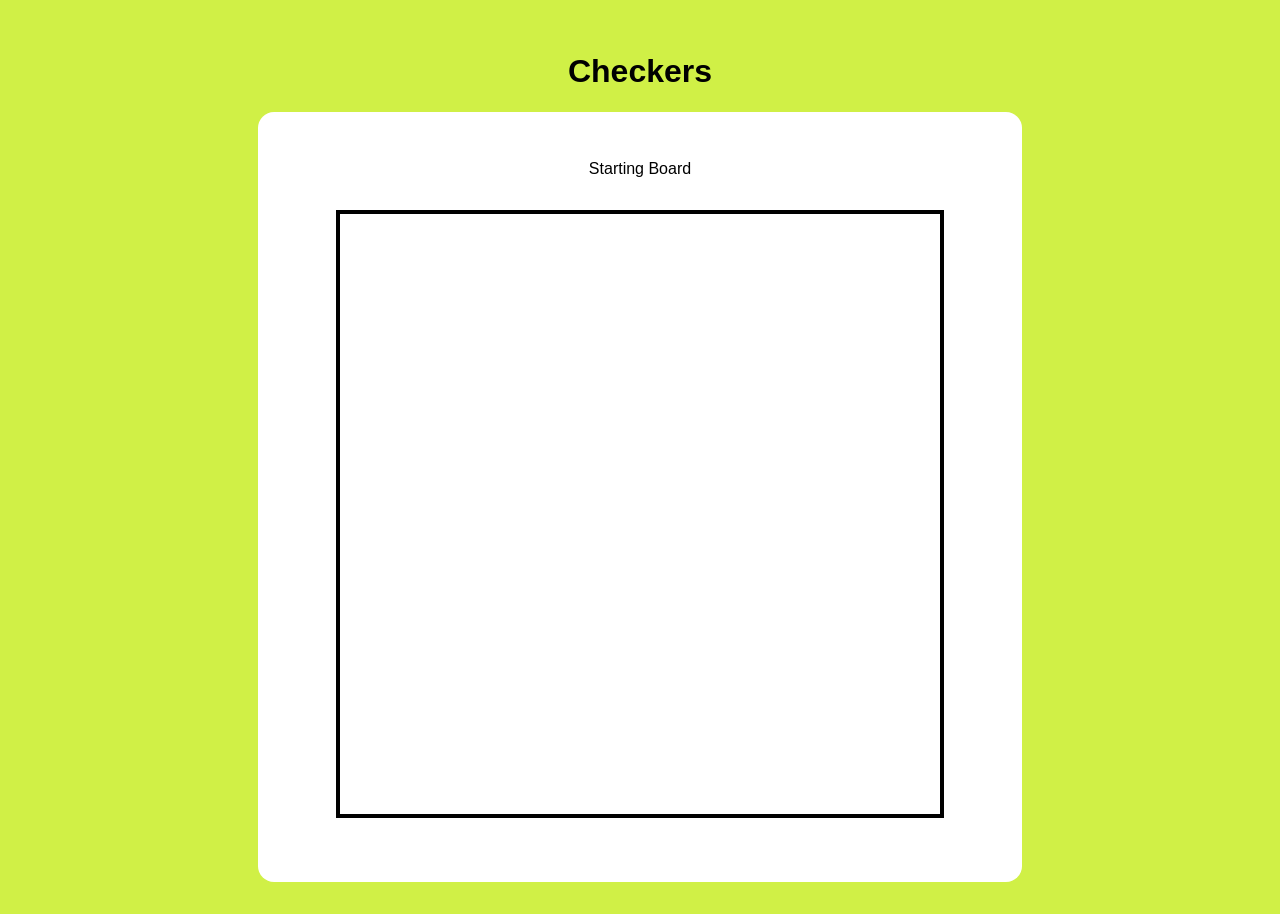
==== web-app/index.html @ 863c617f "03/06" ====
<!-- In HTML Comments are written like this -->
<!-- They can all be removed for your apps -->
<!doctype html> <!-- This first line tells browsers to expect modern standard html 5 -->
<html lang="en-gb"> <!-- This is indicates the page is written in British English, useful for accessibility -->
<meta charset="utf-8"> <!-- This indicates how the file is encoded. utf-8 is standard -->
<link rel="stylesheet" href="default.css"> <!-- Import style sheet – default.css -->
<link rel="icon" href="./assets/favicon.png"> <!-- Import 'Favorites Icon' – favicon.png -->
<script type="module" src="main.js"></script> <!-- Load the main script. Must be type="module". Have only one of these -->
<title>Checkers 😸</title> <!-- All pages need a title, this will be displayed in the browser's title bar -->
<meta name="viewport" content="width=device-width" /> <!--page width matches screen width -->

<header>
    <h1>Checkers</h1> <!--Heading 1 -->
</header>

<body>
    <main class = "game" id="game">
        <p id = "status"> Starting Board</p> <!-- paragraph REDUNDANT RIGHT NOW-->
        <div id="game_board" class="game_board"></div>
    </main>
</body>
---- web-app/default.css ----
body {
    font-family:'Segoe UI', Tahoma, Geneva, Verdana, sans-serif;
    background: #d0f046;
    text-align: center;
    margin: 0;
    padding: 2rem; 

}

#game {
    background: white;
    max-width: 700px;
    margin: 0 auto;
    padding: 2rem;
    border-radius: 1rem;
}

#game_board {
    aspect-ratio: 1 / 1;
    width: min(80vw, 600px);
    margin: 2rem auto;
    border: 4px solid black;

    display: grid;
    grid-template-columns: repeat(8, 1fr);
    grid-template-rows: repeat(8, 1fr);
}

.square {
    width: 100%;
    height: 100%;
}

.square.light {
    background: #f0d9b5;
}

.square.dark {
    background: #7e4f46;
}

.square.piece {
    display: flex;
    align-items: center;
    justify-content: center;
    font-size: 2rem;
}
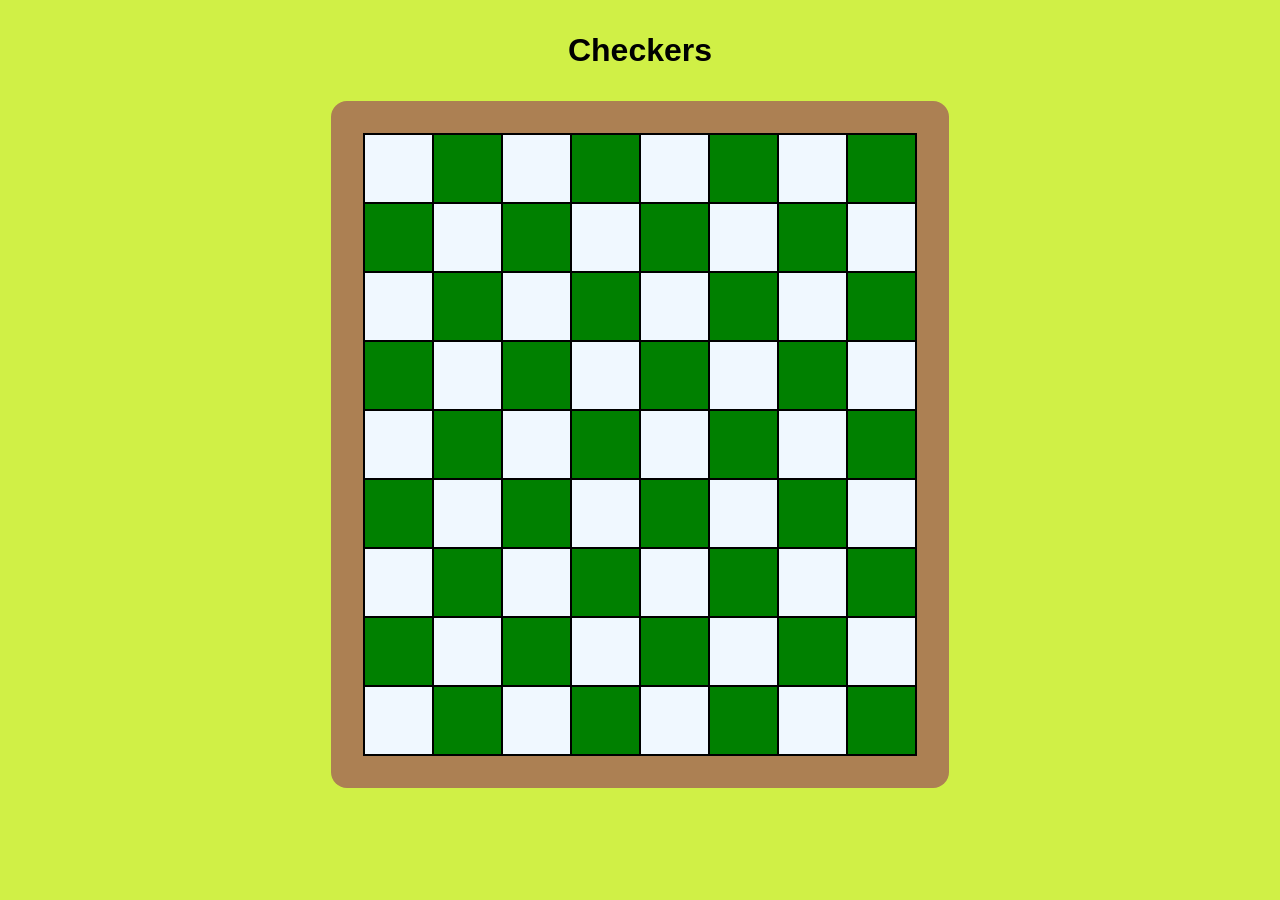
==== commit 3a587f05: "Board Render" ====
--- a/web-app/index.html
+++ b/web-app/index.html
@@ -9,14 +9,104 @@
 <title>Checkers 😸</title> <!-- All pages need a title, this will be displayed in the browser's title bar -->
 <meta name="viewport" content="width=device-width" /> <!--page width matches screen width -->
 
-<header>
-    <h1>Checkers</h1> <!--Heading 1 -->
-</header>
 
 <body>
+    <header>
+        <h1>Checkers</h1> <!--Heading 1 -->
+    </header>
+
     <main class = "game" id="game">
-        <p id = "status"> Starting Board</p> <!-- paragraph REDUNDANT RIGHT NOW-->
-        <div id="game_board" class="game_board"></div>
+        <table class = "centre">
+            <tr>
+                <td class = "emptypiece"></td>
+                <td></td>
+                <td class = "emptypiece"></td>
+                <td></td>
+                <td class = "emptypiece"></td>
+                <td></td>
+                <td class = "emptypiece"></td>
+                <td></td>
+            </tr>
+            <tr>
+                <td></td>
+                <td class = "emptypiece"></td>
+                <td></td>
+                <td class = "emptypiece"></td>
+                <td></td>
+                <td class = "emptypiece"></td>
+                <td></td>
+                <td class = "emptypiece"></td>
+            </tr>
+            <tr>
+                <td class = "emptypiece"></td>
+                <td></td>
+                <td class = "emptypiece"></td>
+                <td></td>
+                <td class = "emptypiece"></td>
+                <td></td>
+                <td class = "emptypiece"></td>
+                <td></td>
+            </tr>
+            <tr>
+                <td></td>
+                <td class = "emptypiece"></td>
+                <td></td>
+                <td class = "emptypiece"></td>
+                <td></td>
+                <td class = "emptypiece"></td>
+                <td></td>
+                <td class = "emptypiece"></td>
+            <tr>
+                <td class = "emptypiece"></td>
+                <td></td>
+                <td class = "emptypiece"></td>
+                <td></td>
+                <td class = "emptypiece"></td>
+                <td></td>
+                <td class = "emptypiece"></td>
+                <td></td>
+            </tr>
+            <tr>
+                <td></td>
+                <td class = "emptypiece"></td>
+                <td></td>
+                <td class = "emptypiece"></td>
+                <td></td>
+                <td class = "emptypiece"></td>
+                <td></td>
+                <td class = "emptypiece"></td>
+            </tr>
+            <tr>
+                <td class = "emptypiece"></td>
+                <td></td>
+                <td class = "emptypiece"></td>
+                <td></td>
+                <td class = "emptypiece"></td>
+                <td></td>
+                <td class = "emptypiece"></td>
+                <td></td>
+            </tr>
+            <tr>
+                <td></td>
+                <td class = "emptypiece"></td>
+                <td></td>
+                <td class = "emptypiece"></td>
+                <td></td>
+                <td class = "emptypiece"></td>
+                <td></td>
+                <td class = "emptypiece"></td>
+            </tr>
+            <tr>
+                <td class = "emptypiece"></td>
+                <td></td>
+                <td class = "emptypiece"></td>
+                <td></td>
+                <td class = "emptypiece"></td>
+                <td></td>
+                <td class = "emptypiece"></td>
+                <td></td>
+            </tr>
+        </table>
     </main>
 </body>
 
--- a/web-app/default.css
+++ b/web-app/default.css
@@ -7,41 +7,43 @@
 
 }
 
-#game {
-    background: white;
-    max-width: 700px;
+h1{
+    margin-top:0;
+    margin-bottom:2rem;
+}
+
+.game {
+    background:#AC8053;
+    width: fit-content;
+    text-align: center;
     margin: 0 auto;
     padding: 2rem;
     border-radius: 1rem;
 }
 
-#game_board {
-    aspect-ratio: 1 / 1;
-    width: min(80vw, 600px);
-    margin: 2rem auto;
-    border: 4px solid black;
+td {
+    background-color: green;
+    width: 65px;
+    height: 65px;
+    text-align: center;
+    border: 2px solid black;
 
-    display: grid;
-    grid-template-columns: repeat(8, 1fr);
-    grid-template-rows: repeat(8, 1fr);
 }
 
-.square {
-    width: 100%;
-    height: 100%;
+.emptypiece{
+    background-color: aliceblue;
 }
 
-.square.light {
-    background: #f0d9b5;
+
+.centre {
+     margin: 0 auto;
+     justify-content: center;
+     align-items: center;
 }
 
-.square.dark {
-    background: #7e4f46;
+table {
+    text-align: center;
+    border-collapse: collapse;
+    margin: 0 auto;
 }
 
-.square.piece {
-    display: flex;
-    align-items: center;
-    justify-content: center;
-    font-size: 2rem;
-}
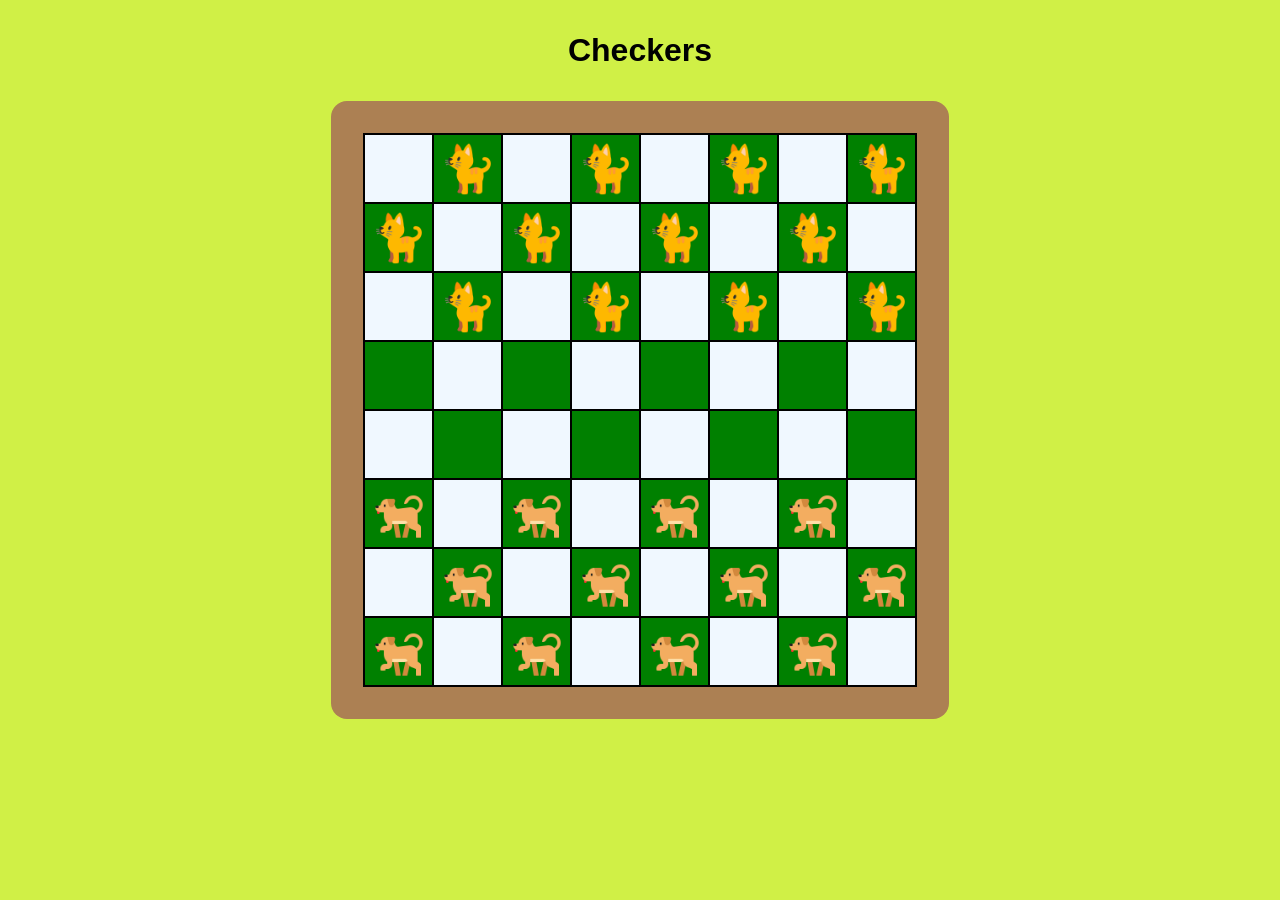
==== commit 888a66d8: "populating board" ====
--- a/web-app/index.html
+++ b/web-app/index.html
@@ -19,33 +19,33 @@
         <table class = "centre">
             <tr>
                 <td class = "emptypiece"></td>
-                <td></td>
+                <td class = "catpiece" id= "cat1"></p></td>
                 <td class = "emptypiece"></td>
-                <td></td>
+                <td class = "catpiece" id= "cat2"></p></td>
                 <td class = "emptypiece"></td>
-                <td></td>
+                <td class = "catpiece" id= "cat3"></p></td>
                 <td class = "emptypiece"></td>
-                <td></td>
+                <td class = "catpiece" id= "cat4"></p></td>
             </tr>
             <tr>
-                <td></td>
+                <td class = "catpiece" id= "cat5"></p></td>
                 <td class = "emptypiece"></td>
-                <td></td>
+                <td class = "catpiece" id= "cat6"></p></td>
                 <td class = "emptypiece"></td>
-                <td></td>
+                <td class = "catpiece" id= "cat7"></p></td>
                 <td class = "emptypiece"></td>
-                <td></td>
+                <td class = "catpiece" id= "cat8"></p></td>
                 <td class = "emptypiece"></td>
             </tr>
             <tr>
                 <td class = "emptypiece"></td>
-                <td></td>
+                <td class = "catpiece" id= "cat9"></p></td>
                 <td class = "emptypiece"></td>
-                <td></td>
+                <td class = "catpiece" id= "cat10"></p></td>
                 <td class = "emptypiece"></td>
-                <td></td>
+                <td class = "catpiece" id= "cat11"></p></td>
                 <td class = "emptypiece"></td>
-                <td></td>
+                <td class = "catpiece" id= "cat12"></p></td>
             </tr>
             <tr>
                 <td></td>
@@ -67,44 +67,34 @@
                 <td></td>
             </tr>
             <tr>
-                <td></td>
+                <td class = "dogpiece" id= "dog1"></p></td>
                 <td class = "emptypiece"></td>
-                <td></td>
+                <td class = "dogpiece" id= "dog2"></p></td>
                 <td class = "emptypiece"></td>
-                <td></td>
+                <td class = "dogpiece" id= "dog3"></p></td>
                 <td class = "emptypiece"></td>
-                <td></td>
+                <td class = "dogpiece" id= "dog4"></p></td>
                 <td class = "emptypiece"></td>
             </tr>
             <tr>
                 <td class = "emptypiece"></td>
-                <td></td>
+                <td class = "dogpiece" id= "dog5"></p></td>
                 <td class = "emptypiece"></td>
-                <td></td>
+                <td class = "dogpiece" id= "dog6"></p></td>
                 <td class = "emptypiece"></td>
-                <td></td>
+                <td class = "dogpiece" id= "dog7"></p></td>
                 <td class = "emptypiece"></td>
-                <td></td>
+                <td class = "dogpiece" id= "dog8"></p></td>
             </tr>
             <tr>
-                <td></td>
+                <td class = "dogpiece" id= "dog9"></p></td>
                 <td class = "emptypiece"></td>
-                <td></td>
+                <td class = "dogpiece" id= "dog10"></p></td>
                 <td class = "emptypiece"></td>
-                <td></td>
+                <td class = "dogpiece" id= "dog11"></p></td>
                 <td class = "emptypiece"></td>
-                <td></td>
+                <td class = "dogpiece" id= "dog12"></p></td>
                 <td class = "emptypiece"></td>
-            </tr>
-            <tr>
-                <td class = "emptypiece"></td>
-                <td></td>
-                <td class = "emptypiece"></td>
-                <td></td>
-                <td class = "emptypiece"></td>
-                <td></td>
-                <td class = "emptypiece"></td>
-                <td></td>
             </tr>
         </table>
     </main>
--- a/web-app/default.css
+++ b/web-app/default.css
@@ -47,3 +47,34 @@
     margin: 0 auto;
 }
 
+.catpiece{
+    background-color: green;
+    background-image: url("assets/cat.png");
+    background-size: 80%;
+    background-repeat: no-repeat;
+    background-position: center;
+}
+
+.dogpiece{
+    background-color: green;
+    background-image: url("assets/dog.png");
+    background-size: 80%;
+    background-repeat: no-repeat;
+    background-position: center;
+}
+
+.king.catpiece {
+    background-color: green;
+    background-image: url("assets/lion.png");
+    background-size: 80%;
+    background-repeat: no-repeat;
+    background-position: center;
+}
+
+.king.dogpiece {
+    background-color: green;
+    background-image: url("assets/wolf.png");
+    background-size: 80%;
+    background-repeat: no-repeat;
+    background-position: center;
+}
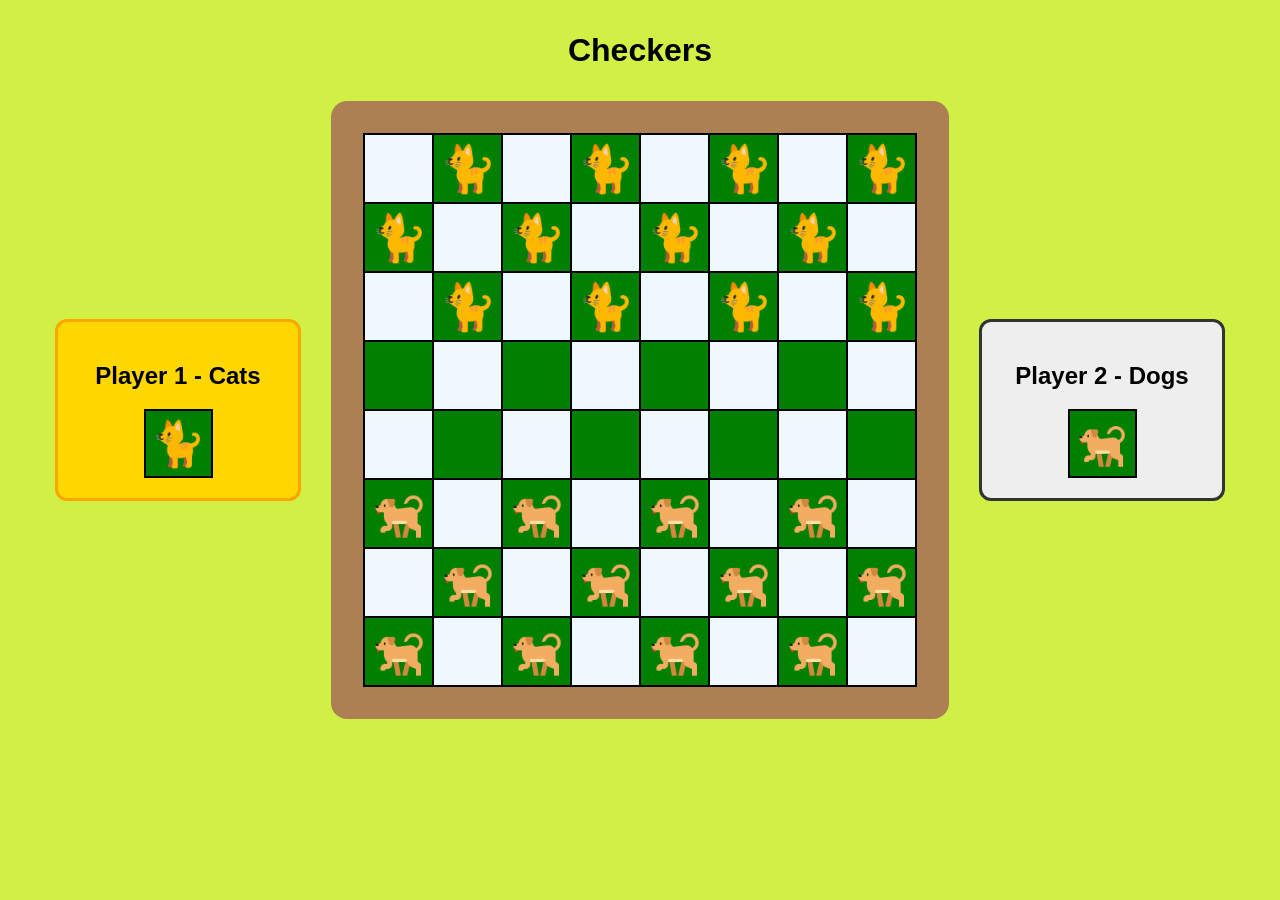
==== commit 22d3aa7e: "checkingcommitworks" ====
--- a/web-app/index.html
+++ b/web-app/index.html
@@ -15,88 +15,100 @@
         <h1>Checkers</h1> <!--Heading 1 -->
     </header>
 
-    <main class = "game" id="game">
-        <table class = "centre">
-            <tr>
-                <td class = "emptypiece"></td>
-                <td class = "catpiece" id= "cat1"></p></td>
-                <td class = "emptypiece"></td>
-                <td class = "catpiece" id= "cat2"></p></td>
-                <td class = "emptypiece"></td>
-                <td class = "catpiece" id= "cat3"></p></td>
-                <td class = "emptypiece"></td>
-                <td class = "catpiece" id= "cat4"></p></td>
-            </tr>
-            <tr>
-                <td class = "catpiece" id= "cat5"></p></td>
-                <td class = "emptypiece"></td>
-                <td class = "catpiece" id= "cat6"></p></td>
-                <td class = "emptypiece"></td>
-                <td class = "catpiece" id= "cat7"></p></td>
-                <td class = "emptypiece"></td>
-                <td class = "catpiece" id= "cat8"></p></td>
-                <td class = "emptypiece"></td>
-            </tr>
-            <tr>
-                <td class = "emptypiece"></td>
-                <td class = "catpiece" id= "cat9"></p></td>
-                <td class = "emptypiece"></td>
-                <td class = "catpiece" id= "cat10"></p></td>
-                <td class = "emptypiece"></td>
-                <td class = "catpiece" id= "cat11"></p></td>
-                <td class = "emptypiece"></td>
-                <td class = "catpiece" id= "cat12"></p></td>
-            </tr>
-            <tr>
-                <td></td>
-                <td class = "emptypiece"></td>
-                <td></td>
-                <td class = "emptypiece"></td>
-                <td></td>
-                <td class = "emptypiece"></td>
-                <td></td>
-                <td class = "emptypiece"></td>
-            <tr>
-                <td class = "emptypiece"></td>
-                <td></td>
-                <td class = "emptypiece"></td>
-                <td></td>
-                <td class = "emptypiece"></td>
-                <td></td>
-                <td class = "emptypiece"></td>
-                <td></td>
-            </tr>
-            <tr>
-                <td class = "dogpiece" id= "dog1"></p></td>
-                <td class = "emptypiece"></td>
-                <td class = "dogpiece" id= "dog2"></p></td>
-                <td class = "emptypiece"></td>
-                <td class = "dogpiece" id= "dog3"></p></td>
-                <td class = "emptypiece"></td>
-                <td class = "dogpiece" id= "dog4"></p></td>
-                <td class = "emptypiece"></td>
-            </tr>
-            <tr>
-                <td class = "emptypiece"></td>
-                <td class = "dogpiece" id= "dog5"></p></td>
-                <td class = "emptypiece"></td>
-                <td class = "dogpiece" id= "dog6"></p></td>
-                <td class = "emptypiece"></td>
-                <td class = "dogpiece" id= "dog7"></p></td>
-                <td class = "emptypiece"></td>
-                <td class = "dogpiece" id= "dog8"></p></td>
-            </tr>
-            <tr>
-                <td class = "dogpiece" id= "dog9"></p></td>
-                <td class = "emptypiece"></td>
-                <td class = "dogpiece" id= "dog10"></p></td>
-                <td class = "emptypiece"></td>
-                <td class = "dogpiece" id= "dog11"></p></td>
-                <td class = "emptypiece"></td>
-                <td class = "dogpiece" id= "dog12"></p></td>
-                <td class = "emptypiece"></td>
-            </tr>
-        </table>
-    </main>
+    <div class = "game-layout">
+
+        <aside id = "player1" class="player_turn active">
+            <h2>Player 1 - Cats</h2>
+            <div class = "catpiece player_icon"></div>
+        </aside>
+
+        <main class = "game" id="game">
+            <table class = "centre">
+                <tr>
+                    <td class = "emptypiece"></td>
+                    <td class = "catpiece" id= "cat1"></td>
+                    <td class = "emptypiece"></td>
+                    <td class = "catpiece" id= "cat2"></td>
+                    <td class = "emptypiece"></td>
+                    <td class = "catpiece" id= "cat3"></td>
+                    <td class = "emptypiece"></td>
+                    <td class = "catpiece" id= "cat4"></td>
+                </tr>
+                <tr>
+                    <td class = "catpiece" id= "cat5"></td>
+                    <td class = "emptypiece"></td>
+                    <td class = "catpiece" id= "cat6"></td>
+                    <td class = "emptypiece"></td>
+                    <td class = "catpiece" id= "cat7"></td>
+                    <td class = "emptypiece"></td>
+                    <td class = "catpiece" id= "cat8"></td>
+                    <td class = "emptypiece"></td>
+                </tr>
+                <tr>
+                    <td class = "emptypiece"></td>
+                    <td class = "catpiece" id= "cat9"></td>
+                    <td class = "emptypiece"></td>
+                    <td class = "catpiece" id= "cat10"></td>
+                    <td class = "emptypiece"></td>
+                    <td class = "catpiece" id= "cat11"></td>
+                    <td class = "emptypiece"></td>
+                    <td class = "catpiece" id= "cat12"></td>
+                </tr>
+                <tr>
+                    <td></td>
+                    <td class = "emptypiece"></td>
+                    <td></td>
+                    <td class = "emptypiece"></td>
+                    <td></td>
+                    <td class = "emptypiece"></td>
+                    <td></td>
+                    <td class = "emptypiece"></td>
+                <tr>
+                    <td class = "emptypiece"></td>
+                    <td></td>
+                    <td class = "emptypiece"></td>
+                    <td></td>
+                    <td class = "emptypiece"></td>
+                    <td></td>
+                    <td class = "emptypiece"></td>
+                    <td></td>
+                </tr>
+                <tr>
+                    <td class = "dogpiece" id= "dog1"></td>
+                    <td class = "emptypiece"></td>
+                    <td class = "dogpiece" id= "dog2"></td>
+                    <td class = "emptypiece"></td>
+                    <td class = "dogpiece" id= "dog3"></td>
+                    <td class = "emptypiece"></td>
+                    <td class = "dogpiece" id= "dog4"></td>
+                    <td class = "emptypiece"></td>
+                </tr>
+                <tr>
+                    <td class = "emptypiece"></td>
+                    <td class = "dogpiece" id= "dog5"></td>
+                    <td class = "emptypiece"></td>
+                    <td class = "dogpiece" id= "dog6"></td>
+                    <td class = "emptypiece"></td>
+                    <td class = "dogpiece" id= "dog7"></td>
+                    <td class = "emptypiece"></td>
+                    <td class = "dogpiece" id= "dog8"></td>
+                </tr>
+                <tr>
+                    <td class = "dogpiece" id= "dog9"></td>
+                    <td class = "emptypiece"></td>
+                    <td class = "dogpiece" id= "dog10"></td>
+                    <td class = "emptypiece"></td>
+                    <td class = "dogpiece" id= "dog11"></td>
+                    <td class = "emptypiece"></td>
+                    <td class = "dogpiece" id= "dog12"></td>
+                    <td class = "emptypiece"></td>
+                </tr>
+            </table>
+        </main>
+        <aside id="player2" class="player_turn">
+            <h2>Player 2 - Dogs</h2>
+            <div class="dogpiece player_icon"></div>
+        </aside>
+    </div>
 </body>
 
--- a/web-app/default.css
+++ b/web-app/default.css
@@ -12,11 +12,17 @@
     margin-bottom:2rem;
 }
 
+.game-layout {
+  display: flex;
+  justify-content: center;
+  align-items: center;
+  gap: 30px;
+}
+
 .game {
     background:#AC8053;
     width: fit-content;
     text-align: center;
-    margin: 0 auto;
     padding: 2rem;
     border-radius: 1rem;
 }
@@ -77,4 +83,25 @@
     background-size: 80%;
     background-repeat: no-repeat;
     background-position: center;
+}
+
+.player_turn{
+    width: 200px;
+    padding: 20px;
+    text-align: center;
+    border: 3px solid #333;
+    border-radius: 12px;
+    background-color: #eee;
+}
+
+.player_turn.active{
+    background-color: gold;
+    border-color: orange;
+}
+
+.player_icon {
+  width: 65px;
+  height: 65px;
+  margin: 0 auto;
+  border: 2px solid black;
 }
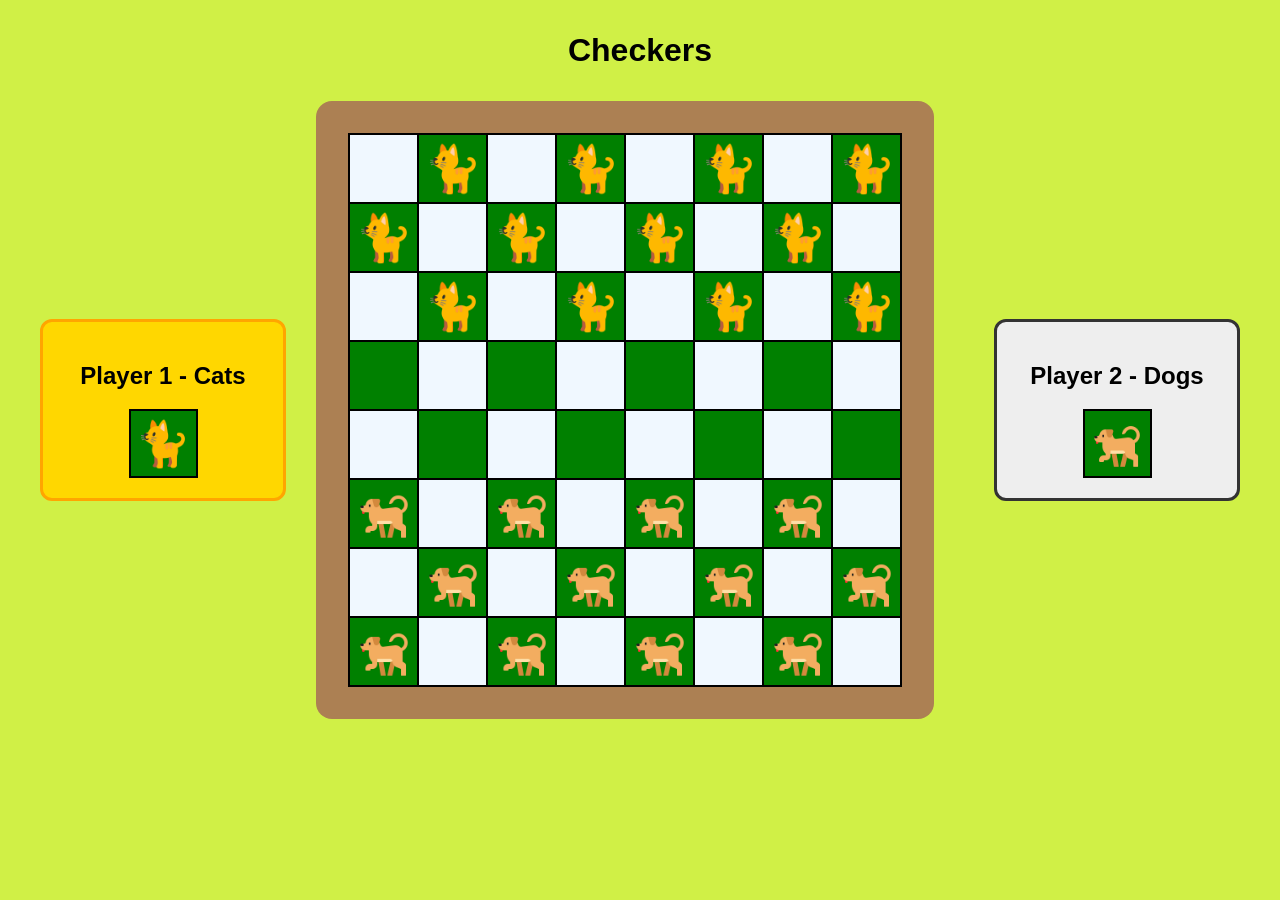
==== commit 156d0e2f: "basic functionality" ====
--- a/web-app/index.html
+++ b/web-app/index.html
@@ -5,12 +5,13 @@
 <meta charset="utf-8"> <!-- This indicates how the file is encoded. utf-8 is standard -->
 <link rel="stylesheet" href="default.css"> <!-- Import style sheet – default.css -->
 <link rel="icon" href="./assets/favicon.png"> <!-- Import 'Favorites Icon' – favicon.png -->
-<script type="module" src="main.js"></script> <!-- Load the main script. Must be type="module". Have only one of these -->
+ <!-- Load the main script. Must be type="module". Have only one of these -->
 <title>Checkers 😸</title> <!-- All pages need a title, this will be displayed in the browser's title bar -->
 <meta name="viewport" content="width=device-width" /> <!--page width matches screen width -->
 
 
 <body>
+    <script type="module" src="main.js"></script>
     <header>
         <h1>Checkers</h1> <!--Heading 1 -->
     </header>
@@ -26,33 +27,33 @@
             <table class = "centre">
                 <tr>
                     <td class = "emptypiece"></td>
-                    <td class = "catpiece" id= "cat1"></td>
+                    <td class = "catpiece" id= "0"></td>
                     <td class = "emptypiece"></td>
-                    <td class = "catpiece" id= "cat2"></td>
+                    <td class = "catpiece" id= "1"></td>
                     <td class = "emptypiece"></td>
-                    <td class = "catpiece" id= "cat3"></td>
+                    <td class = "catpiece" id= "2"></td>
                     <td class = "emptypiece"></td>
-                    <td class = "catpiece" id= "cat4"></td>
+                    <td class = "catpiece" id= "3"></td>
                 </tr>
                 <tr>
-                    <td class = "catpiece" id= "cat5"></td>
+                    <td class = "catpiece" id= "4"></td>
                     <td class = "emptypiece"></td>
-                    <td class = "catpiece" id= "cat6"></td>
+                    <td class = "catpiece" id= "5"></td>
                     <td class = "emptypiece"></td>
-                    <td class = "catpiece" id= "cat7"></td>
+                    <td class = "catpiece" id= "6"></td>
                     <td class = "emptypiece"></td>
-                    <td class = "catpiece" id= "cat8"></td>
+                    <td class = "catpiece" id= "7"></td>
                     <td class = "emptypiece"></td>
                 </tr>
                 <tr>
                     <td class = "emptypiece"></td>
-                    <td class = "catpiece" id= "cat9"></td>
+                    <td class = "catpiece" id= "8"></td>
                     <td class = "emptypiece"></td>
-                    <td class = "catpiece" id= "cat10"></td>
+                    <td class = "catpiece" id= "9"></td>
                     <td class = "emptypiece"></td>
-                    <td class = "catpiece" id= "cat11"></td>
+                    <td class = "catpiece" id= "10"></td>
                     <td class = "emptypiece"></td>
-                    <td class = "catpiece" id= "cat12"></td>
+                    <td class = "catpiece" id= "11"></td>
                 </tr>
                 <tr>
                     <td></td>
@@ -74,37 +75,38 @@
                     <td></td>
                 </tr>
                 <tr>
-                    <td class = "dogpiece" id= "dog1"></td>
+                    <td class = "dogpiece" id= "12"></td>
                     <td class = "emptypiece"></td>
-                    <td class = "dogpiece" id= "dog2"></td>
+                    <td class = "dogpiece" id= "13"></td>
                     <td class = "emptypiece"></td>
-                    <td class = "dogpiece" id= "dog3"></td>
+                    <td class = "dogpiece" id= "14"></td>
                     <td class = "emptypiece"></td>
-                    <td class = "dogpiece" id= "dog4"></td>
+                    <td class = "dogpiece" id= "15"></td>
                     <td class = "emptypiece"></td>
                 </tr>
                 <tr>
                     <td class = "emptypiece"></td>
-                    <td class = "dogpiece" id= "dog5"></td>
+                    <td class = "dogpiece" id= "16"></td>
                     <td class = "emptypiece"></td>
-                    <td class = "dogpiece" id= "dog6"></td>
+                    <td class = "dogpiece" id= "17"></td>
                     <td class = "emptypiece"></td>
-                    <td class = "dogpiece" id= "dog7"></td>
+                    <td class = "dogpiece" id= "18"></td>
                     <td class = "emptypiece"></td>
-                    <td class = "dogpiece" id= "dog8"></td>
+                    <td class = "dogpiece" id= "19"></td>
                 </tr>
                 <tr>
-                    <td class = "dogpiece" id= "dog9"></td>
+                    <td class = "dogpiece" id= "20"></td>
                     <td class = "emptypiece"></td>
-                    <td class = "dogpiece" id= "dog10"></td>
+                    <td class = "dogpiece" id= "21"></td>
                     <td class = "emptypiece"></td>
-                    <td class = "dogpiece" id= "dog11"></td>
+                    <td class = "dogpiece" id= "22"></td>
                     <td class = "emptypiece"></td>
-                    <td class = "dogpiece" id= "dog12"></td>
+                    <td class = "dogpiece" id= "23"></td>
                     <td class = "emptypiece"></td>
                 </tr>
             </table>
         </main>
+        <p id ="result"></p>
         <aside id="player2" class="player_turn">
             <h2>Player 2 - Dogs</h2>
             <div class="dogpiece player_icon"></div>
--- a/web-app/default.css
+++ b/web-app/default.css
@@ -104,4 +104,14 @@
   height: 65px;
   margin: 0 auto;
   border: 2px solid black;
+}
+
+.selected {
+    outline: 4px solid blue;
+}
+
+#result {
+    font-size: 1.5rem;
+    font-weight: bold;
+    margin-top: 1rem;
 }
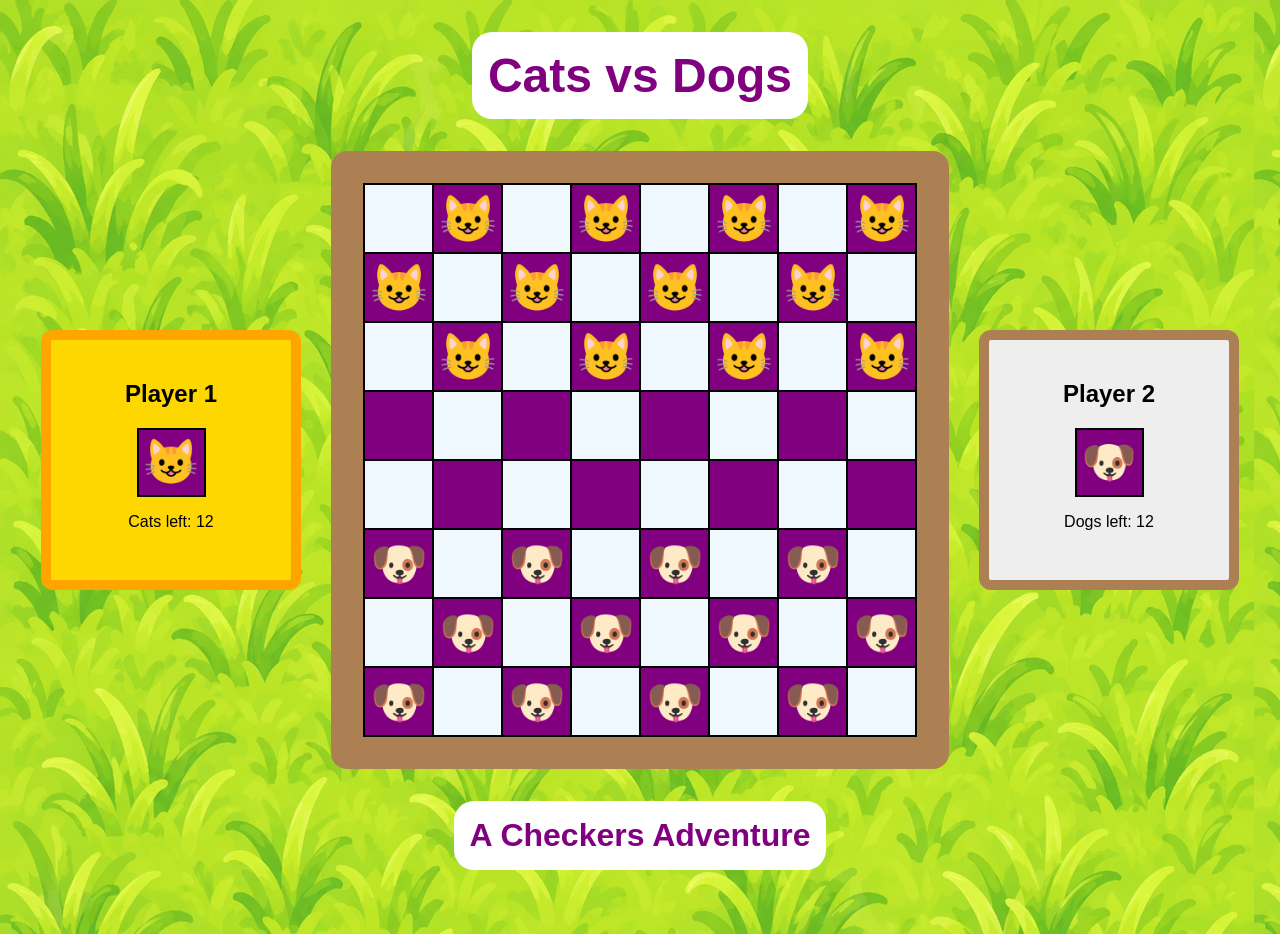
==== commit b890a4d1: "generate docs and aesthetics" ====
--- a/web-app/index.html
+++ b/web-app/index.html
@@ -5,112 +5,114 @@
 <meta charset="utf-8"> <!-- This indicates how the file is encoded. utf-8 is standard -->
 <link rel="stylesheet" href="default.css"> <!-- Import style sheet – default.css -->
 <link rel="icon" href="./assets/favicon.png"> <!-- Import 'Favorites Icon' – favicon.png -->
- <!-- Load the main script. Must be type="module". Have only one of these -->
-<title>Checkers 😸</title> <!-- All pages need a title, this will be displayed in the browser's title bar -->
+<script type="module" src="main.js"></script> <!-- Load the main script. Must be type="module". Have only one of these -->
+<title> 😸 vs 🐶 </title> <!-- All pages need a title, this will be displayed in the browser's title bar -->
 <meta name="viewport" content="width=device-width" /> <!--page width matches screen width -->
 
-
 <body>
-    <script type="module" src="main.js"></script>
     <header>
-        <h1>Checkers</h1> <!--Heading 1 -->
+        <h1 class = "title">Cats vs Dogs</h1>
     </header>
 
     <div class = "game-layout">
 
         <aside id = "player1" class="player_turn active">
-            <h2>Player 1 - Cats</h2>
+            <h2>Player 1</h2>
             <div class = "catpiece player_icon"></div>
+            <p> Cats left: <span id = "cat_count">12</span></p>
         </aside>
 
         <main class = "game" id="game">
             <table class = "centre">
                 <tr>
                     <td class = "emptypiece"></td>
-                    <td class = "catpiece" id= "0"></td>
+                    <td class = "catpiece" id= "0" tabindex="0"></td>
                     <td class = "emptypiece"></td>
-                    <td class = "catpiece" id= "1"></td>
+                    <td class = "catpiece" id= "1" tabindex="0"></td>
                     <td class = "emptypiece"></td>
-                    <td class = "catpiece" id= "2"></td>
+                    <td class = "catpiece" id= "2" tabindex="0"></td>
                     <td class = "emptypiece"></td>
-                    <td class = "catpiece" id= "3"></td>
+                    <td class = "catpiece" id= "3" tabindex="0"></td>
                 </tr>
                 <tr>
-                    <td class = "catpiece" id= "4"></td>
+                    <td class = "catpiece" id= "4" tabindex="0"></td>
                     <td class = "emptypiece"></td>
-                    <td class = "catpiece" id= "5"></td>
+                    <td class = "catpiece" id= "5" tabindex="0"></td>
                     <td class = "emptypiece"></td>
-                    <td class = "catpiece" id= "6"></td>
+                    <td class = "catpiece" id= "6 "tabindex="0"></td>
                     <td class = "emptypiece"></td>
-                    <td class = "catpiece" id= "7"></td>
+                    <td class = "catpiece" id= "7" tabindex="0"></td>
                     <td class = "emptypiece"></td>
                 </tr>
                 <tr>
                     <td class = "emptypiece"></td>
-                    <td class = "catpiece" id= "8"></td>
+                    <td class = "catpiece" id= "8" tabindex="0"></td>
                     <td class = "emptypiece"></td>
-                    <td class = "catpiece" id= "9"></td>
+                    <td class = "catpiece" id= "9" tabindex="0"></td>
                     <td class = "emptypiece"></td>
-                    <td class = "catpiece" id= "10"></td>
+                    <td class = "catpiece" id= "10" tabindex="0"></td>
                     <td class = "emptypiece"></td>
-                    <td class = "catpiece" id= "11"></td>
+                    <td class = "catpiece" id= "11" tabindex="0"></td>
                 </tr>
                 <tr>
-                    <td></td>
+                    <td tabindex="0"></td>
                     <td class = "emptypiece"></td>
-                    <td></td>
+                    <td tabindex="0"></td>
                     <td class = "emptypiece"></td>
-                    <td></td>
+                    <td tabindex="0"></td>
                     <td class = "emptypiece"></td>
-                    <td></td>
+                    <td tabindex="0"></td>
                     <td class = "emptypiece"></td>
                 <tr>
                     <td class = "emptypiece"></td>
-                    <td></td>
+                    <td tabindex="0"></td>
                     <td class = "emptypiece"></td>
-                    <td></td>
+                    <td tabindex="0"></td>
                     <td class = "emptypiece"></td>
-                    <td></td>
+                    <td tabindex="0"></td>
                     <td class = "emptypiece"></td>
-                    <td></td>
+                    <td tabindex="0"></td>
                 </tr>
                 <tr>
-                    <td class = "dogpiece" id= "12"></td>
+                    <td class = "dogpiece" id= "12" tabindex="0"></td>
                     <td class = "emptypiece"></td>
-                    <td class = "dogpiece" id= "13"></td>
+                    <td class = "dogpiece" id= "13" tabindex="0"></td>
                     <td class = "emptypiece"></td>
-                    <td class = "dogpiece" id= "14"></td>
+                    <td class = "dogpiece" id= "14" tabindex="0"></td>
                     <td class = "emptypiece"></td>
-                    <td class = "dogpiece" id= "15"></td>
+                    <td class = "dogpiece" id= "15" tabindex="0"></td>
                     <td class = "emptypiece"></td>
                 </tr>
                 <tr>
                     <td class = "emptypiece"></td>
-                    <td class = "dogpiece" id= "16"></td>
+                    <td class = "dogpiece" id= "16" tabindex="0"></td>
                     <td class = "emptypiece"></td>
-                    <td class = "dogpiece" id= "17"></td>
+                    <td class = "dogpiece" id= "17" tabindex="0"></td>
                     <td class = "emptypiece"></td>
-                    <td class = "dogpiece" id= "18"></td>
+                    <td class = "dogpiece" id= "18" tabindex="0"></td>
                     <td class = "emptypiece"></td>
-                    <td class = "dogpiece" id= "19"></td>
+                    <td class = "dogpiece" id= "19" tabindex="0"></td>
                 </tr>
                 <tr>
-                    <td class = "dogpiece" id= "20"></td>
+                    <td class = "dogpiece" id= "20" tabindex="0"></td>
                     <td class = "emptypiece"></td>
-                    <td class = "dogpiece" id= "21"></td>
+                    <td class = "dogpiece" id= "21" tabindex="0"></td>
                     <td class = "emptypiece"></td>
-                    <td class = "dogpiece" id= "22"></td>
+                    <td class = "dogpiece" id= "22" tabindex="0"></td>
                     <td class = "emptypiece"></td>
-                    <td class = "dogpiece" id= "23"></td>
+                    <td class = "dogpiece" id= "23" tabindex="0"></td>
                     <td class = "emptypiece"></td>
                 </tr>
             </table>
         </main>
-        <p id ="result"></p>
         <aside id="player2" class="player_turn">
-            <h2>Player 2 - Dogs</h2>
+            <h2>Player 2</h2>
             <div class="dogpiece player_icon"></div>
+            <p>Dogs left: <span id = "dog_count">12</span></p>
         </aside>
     </div>
+    <p id ="result"></p>
+    <h3 class = "heading2"> A Checkers Adventure</h3>
+    
 </body>
 
--- a/web-app/default.css
+++ b/web-app/default.css
@@ -1,6 +1,6 @@
 body {
     font-family:'Segoe UI', Tahoma, Geneva, Verdana, sans-serif;
-    background: #d0f046;
+    background-image: url("assets/grass.png");
     text-align: center;
     margin: 0;
     padding: 2rem; 
@@ -12,11 +12,35 @@
     margin-bottom:2rem;
 }
 
+h2{
+    font-size:1.5rem;
+}
+
+.title {
+    background-color: white;
+    color: purple;
+    font-size: 3rem;
+    display: inline-block;
+    padding: 1rem;
+    border-radius: 20px;
+    text-align: center;
+}
+
+.heading2{
+    background-color: white;
+    color: purple;
+    font-size: 2rem;
+    display: inline-block;
+    padding: 1rem;
+    border-radius: 20px;
+    text-align: center;
+}
+
 .game-layout {
-  display: flex;
-  justify-content: center;
-  align-items: center;
-  gap: 30px;
+    display: flex;
+    justify-content: center;
+    align-items: center;
+    gap: 30px;
 }
 
 .game {
@@ -28,7 +52,7 @@
 }
 
 td {
-    background-color: green;
+    background-color: purple;
     width: 65px;
     height: 65px;
     text-align: center;
@@ -42,9 +66,9 @@
 
 
 .centre {
-     margin: 0 auto;
-     justify-content: center;
-     align-items: center;
+    margin: 0 auto;
+    justify-content: center;
+    align-items: center;
 }
 
 table {
@@ -54,7 +78,7 @@
 }
 
 .catpiece{
-    background-color: green;
+    background-color: purple;
     background-image: url("assets/cat.png");
     background-size: 80%;
     background-repeat: no-repeat;
@@ -62,7 +86,7 @@
 }
 
 .dogpiece{
-    background-color: green;
+    background-color: purple;
     background-image: url("assets/dog.png");
     background-size: 80%;
     background-repeat: no-repeat;
@@ -87,23 +111,24 @@
 
 .player_turn{
     width: 200px;
+    height: 200px;
     padding: 20px;
     text-align: center;
-    border: 3px solid #333;
+    border: 10px solid #AC8053;
     border-radius: 12px;
     background-color: #eee;
 }
 
 .player_turn.active{
     background-color: gold;
-    border-color: orange;
+    border: 10px solid orange;
 }
 
 .player_icon {
-  width: 65px;
-  height: 65px;
-  margin: 0 auto;
-  border: 2px solid black;
+    width: 65px;
+    height: 65px;
+    margin: 0 auto;
+    border: 2px solid black;
 }
 
 .selected {
@@ -111,7 +136,17 @@
 }
 
 #result {
-    font-size: 1.5rem;
+    font-size: 2rem;
     font-weight: bold;
     margin-top: 1rem;
+    background-color: white;
+    color: green;
+    padding: 0.75rem;
+    border-radius: 20px;
+    text-align: center;
+    display: inline-block;
+}
+
+#result:empty {
+    display:none;
 }
